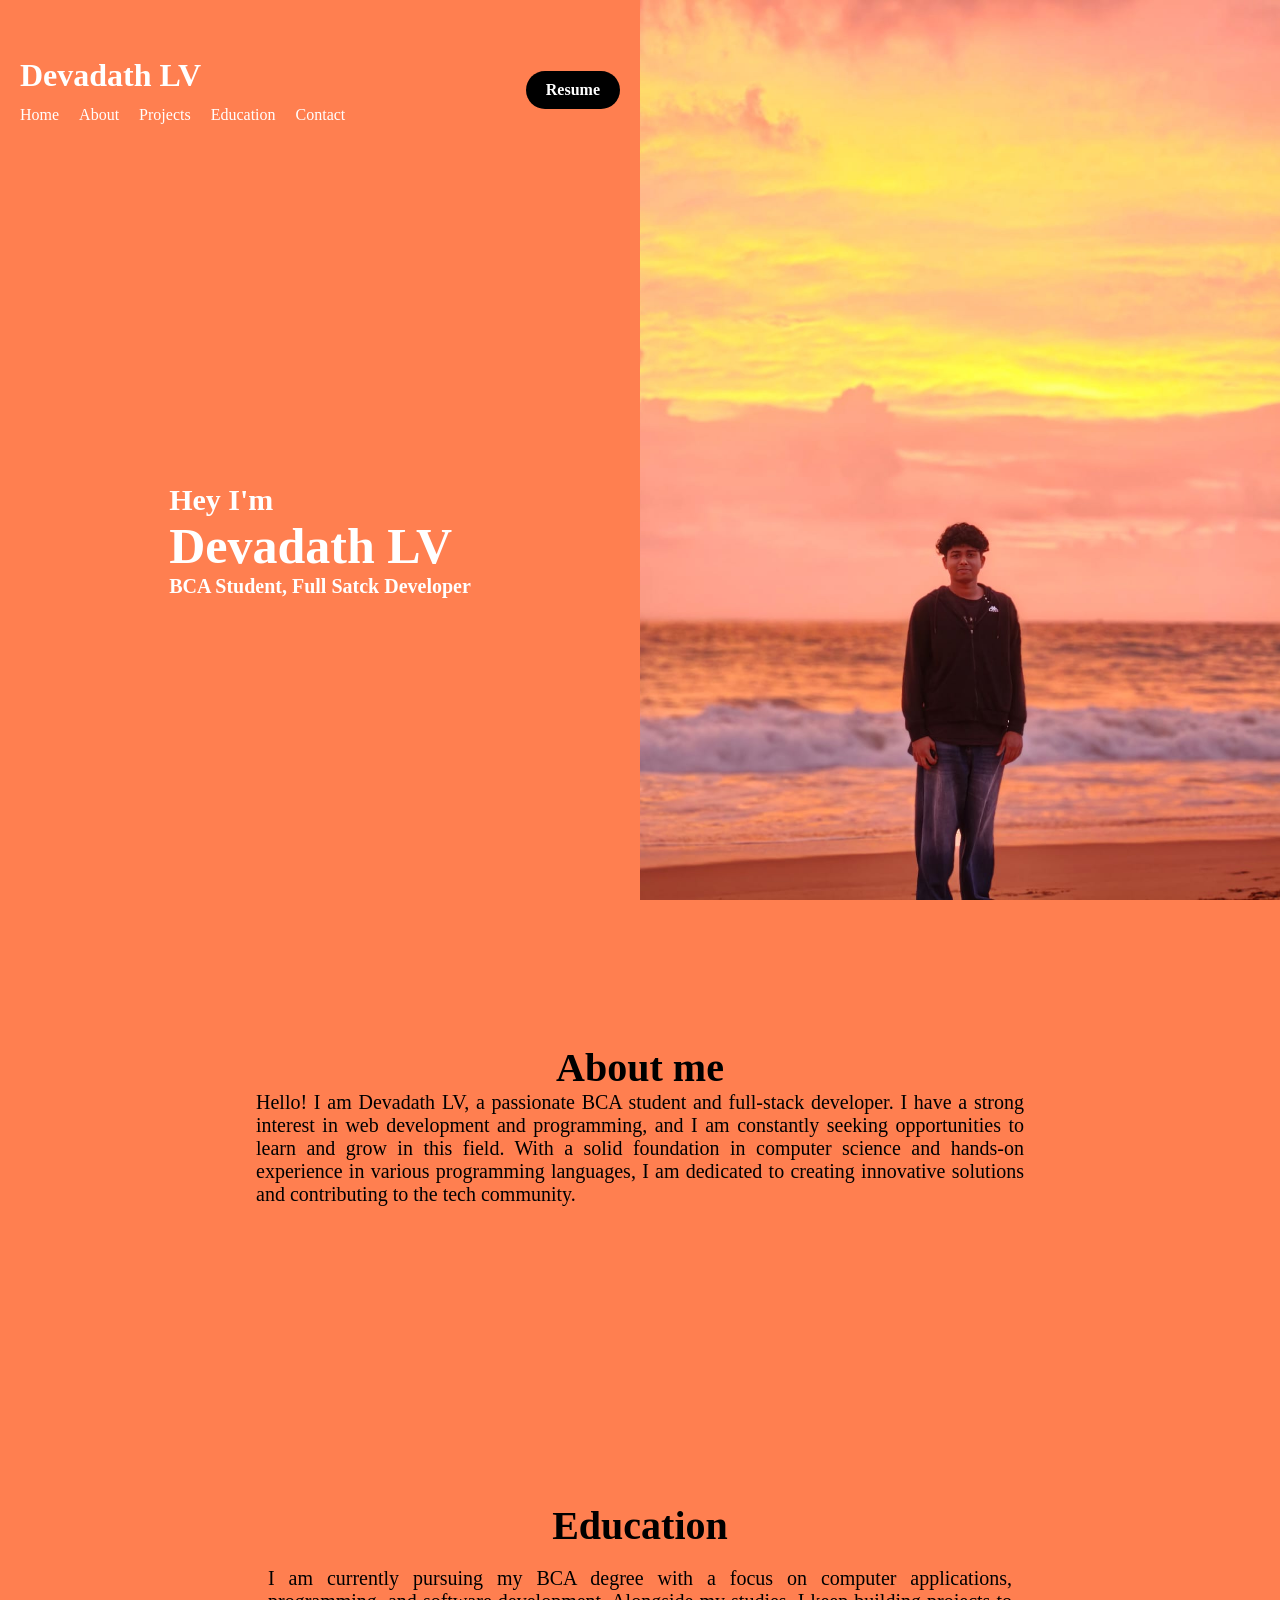
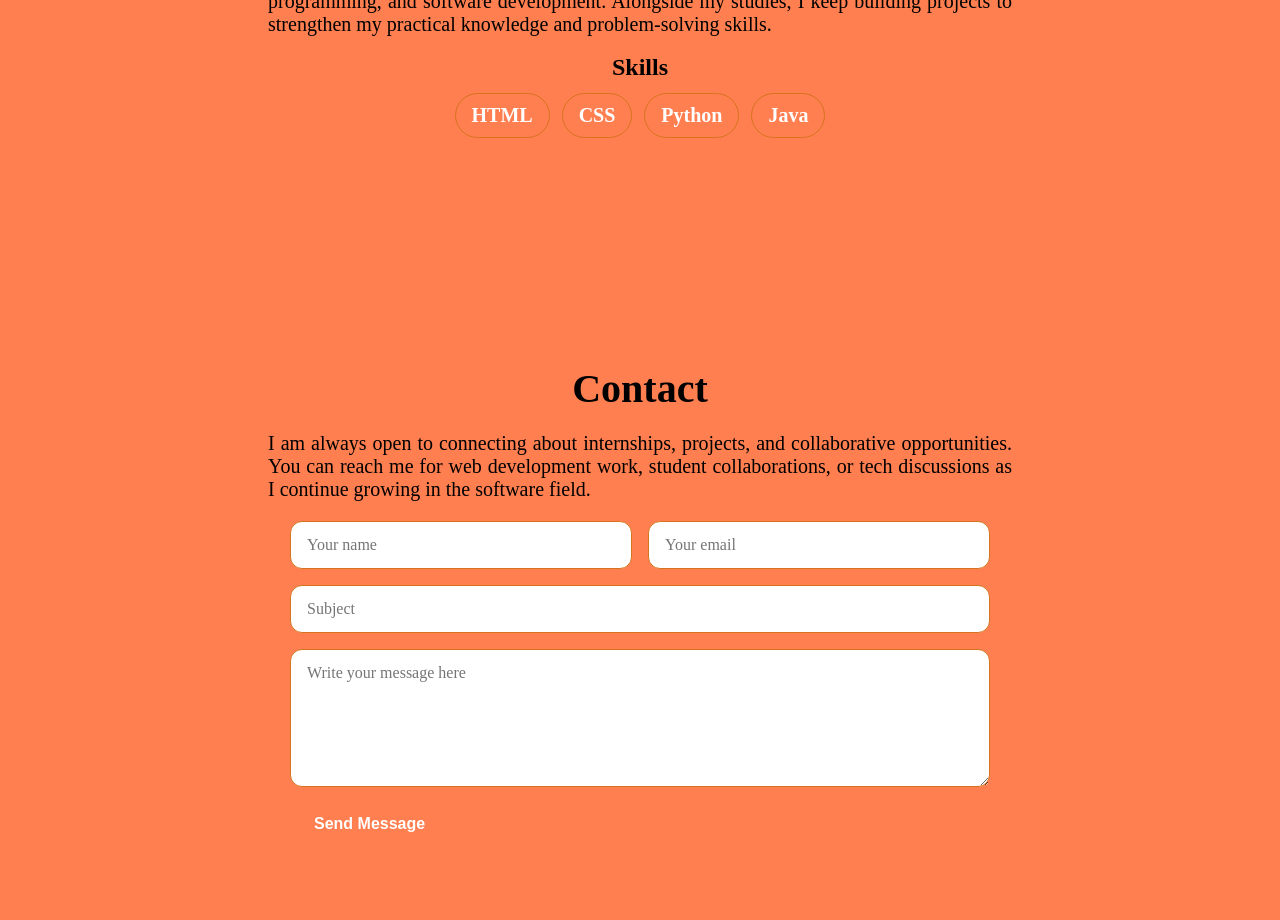
==== index.html @ 4e262f3d "Rebuilt personal website with new design" ====
<!doctype html>
<html lang="en">
  <head class=" ">
    <link rel="stylesheet" href="landingpagestyle.css" />
    <meta charset="UTF-8" />
    <meta name="viewport" content="width=device-width, initial-scale=1.0" />
    <title>Document</title>
  </head>
  <body>
    <div class="page1" id="hero">
      <div class="left">
        <header>
          <div class="header-left">
            <h1 class="logo">Devadath LV</h1>
            <nav class="navigation">
              <a href="#hero">Home</a>
              <a href="#about">About</a>
              <a href="project.html">Projects</a>
              <a href="#Education">Education</a>
              <a href="#contact">Contact</a>
            </nav>
          </div>
          <a class="resume-button" href="resume.pdf" target="_blank" rel="noopener">
            Resume
          </a>
        </header>
        <div class="left-content">
          <div class="inner_left">
            <h3 class="iam">Hey I'm</h3>
            <h2 class="big-name">Devadath LV</h2>
            <h4 class="position">BCA Student, Full Satck Developer</h4>
          </div>
        </div>
      </div>
      <div class="right">
        <img
          src="me.jpeg"
          alt="Devadath LV"
          style="
            width: 100%;
            height: 100%;
            object-fit: cover;
            display: block;
            border: 0;
          "
        />
      </div>
    </div>

    <div id="about" class="About">
      <h1>About me</h1>
      <p class="alignp">
        Hello! I am Devadath LV, a passionate BCA student and full-stack
        developer. I have a strong interest in web development and programming,
        and I am constantly seeking opportunities to learn and grow in this
        field. With a solid foundation in computer science and hands-on
        experience in various programming languages, I am dedicated to creating
        innovative solutions and contributing to the tech community.
      </p>
    </div>
    <div class="Education section-block" id="Education">
      <h1>Education</h1>
      <p class="alignp">
        I am currently pursuing my BCA degree with a focus on computer
        applications, programming, and software development. Alongside my
        studies, I keep building projects to strengthen my practical knowledge
        and problem-solving skills.
      </p>
      <div class="skills-section">
        <h2>Skills</h2>
        <div class="skills-list">
          <span class="skill-item">HTML</span>
          <span class="skill-item">CSS</span>
          <span class="skill-item">Python</span>
          <span class="skill-item">Java</span>
        </div>
      </div>
    </div>
    <div class="Contact section-block" id="contact">
      <h1>Contact</h1>
      <p class="alignp">
        I am always open to connecting about internships, projects, and
        collaborative opportunities. You can reach me for web development work,
        student collaborations, or tech discussions as I continue growing in
        the software field.
      </p>
      <form class="contact-form" action="#" method="post">
        <div class="form-row">
          <input type="text" name="name" placeholder="Your name" required />
          <input type="email" name="email" placeholder="Your email" required />
        </div>
        <input type="text" name="subject" placeholder="Subject" required />
        <textarea
          name="message"
          rows="6"
          placeholder="Write your message here"
          required
        ></textarea>
        <button type="submit">Send Message</button>
      </form>
    </div>
  </body>
</html>
---- landingpagestyle.css ----
* {
  margin: 0;
  box-sizing: border-box;
}
body {
  background-color: coral;
}
.page1 {
  height: 100vh;
  display: flex;
}
.left {
  height: 100%;
  width: 50%;
  background-color: coral;
}
.right {
  height: 100%;
  width: 50%;

}
nav a {
  text-decoration: none;
  color: white;
}
.navigation {
  display: flex;
  gap: 20px;
  flex-wrap: wrap;
}
header {
  display: flex;
  align-items: center;
  justify-content: space-between;
  gap: 20px;
  min-height: 20%;
  padding: 20px;
}

.header-left {
  display: flex;
  flex-direction: column;
  align-items: flex-start;
  gap: 12px;
}

.logo {
  color: white;
}

.resume-button {
  text-decoration: none;
  color: white;
  background-color: black;
  padding: 10px 20px;
  border-radius: 999px;
  font-weight: 700;
  transition: 0.3s ease;
}

.resume-button:hover {
  background-color: coral;
}

.left-content {
  height: 80%;
  display: flex;
  align-items: center;
  justify-content: center;
  padding: 20px;
  flex-direction: column;
  text-align: justify;
}
.inner_left {
  height: fit-content;
}
.iam {
  font-size: 30px;
  color: white;
}

.big-name {
  color: white;
  font-size: 50px;
  font-weight: 700;
  text-align: justify;
  margin: 0;
}
.position {
  font-size: 20px;
  color: white;
  
  margin: 0;
  text-align: justify;
}
.alignp{
 
  width: 60%;
   text-align: justify;
}
.About{
  height:50vh;
  font-size: 20px;
  display: flex;
  flex-direction: column;
  justify-content: center;
  align-items: center;
}
.contact-details{
  height:50vh;
  font-size: 20px;
  display: flex;
  flex-direction: column;
  justify-content: center;
  align-items: center;
}
.alignp {
  text-align: center;
  width: 60%;
  text-align: justify;
}
.Contact{
  min-height: 70vh;
  font-size: 20px;
  display: flex;
  flex-direction: column;
  justify-content: center;
  align-items: center;
  gap: 20px;
  padding: 40px 20px;
}
.Education {
  height: 60vh;
  font-size: 20px;
  display: flex;
  flex-direction: column;
  justify-content: center;
  align-items: center;
  gap: 18px;
  padding: 20px;
}

.section-block {
  text-align: center;
}

.skills-section {
  width: 60%;
  display: flex;
  flex-direction: column;
  align-items: center;
  gap: 12px;
}

.skills-section h2 {
  font-size: 24px;
}

.skills-list {
  display: flex;
  flex-wrap: wrap;
  justify-content: center;
  gap: 12px;
}

.skill-item {
  padding: 10px 16px;
  border: 1px solid rgb(214, 116, 30);
  border-radius: 999px;
  background: coral;
  color: white;
  font-weight: 600;
}

.contact-form {
  width: min(700px, 90%);
  display: flex;
  flex-direction: column;
  gap: 16px;
}

.form-row {
  display: flex;
  gap: 16px;
}

.contact-form input,
.contact-form textarea {
  width: 100%;
  padding: 14px 16px;
  border: 1px solid rgb(214, 116, 30);
  border-radius: 12px;
  font-size: 16px;
  font-family: inherit;
}

.contact-form textarea {
  resize: vertical;
}

.contact-form button {
  align-self: flex-start;
  border: none;
  background-color: coral;
  color: white;
  padding: 12px 24px;
  border-radius: 999px;
  font-size: 16px;
  font-weight: 600;
  cursor: pointer;
}

.contact-form button:hover {
  background-color: coral;
}
@media (max-width: 768px) {

  .page1 {
    flex-direction: column;
    height: auto; 
  }

  .left,
  .right {
    width: 100%;
    height: auto; 
  }

  .right img {
    height: auto;
     
  }

  header {
    flex-direction: column;
    align-items: center;
    text-align: center;
    font-size: small;
  }

  .header-left {
    align-items: center;
  }

  .navigation {
    justify-content: center;
    font-size: 10px;
  }

  .left-content {
    padding: 40px 20px;
  }

  .alignp {
    width: 80%;
  }
    .About {
      margin-top: auto;
      height: auto;
      font-size: 16px;
      padding: 20px;
    }
  
    .contact-details {
      margin-top: auto;
      height: auto;
      font-size: 16px;
      padding: 20px;
      text-align: justify;
    
  }
    .Contact {
      margin-top: auto;
      height: auto;
      font-size: 16px;
      padding: 20px;
    }

    .Education {
      margin-top: auto;
      height: auto;
      font-size: 16px;
      padding: 20px;
    }

    .skills-section {
      width: 80%;
    }

    .skills-section h2 {
      font-size: 20px;
    }

    .skill-item {
      padding: 8px 12px;
      font-size: 14px;
    }

    .form-row {
      flex-direction: column;
    }

    .contact-form {
      width: 100%;
    }

    .contact-form button {
      align-self: stretch;
    }
  }
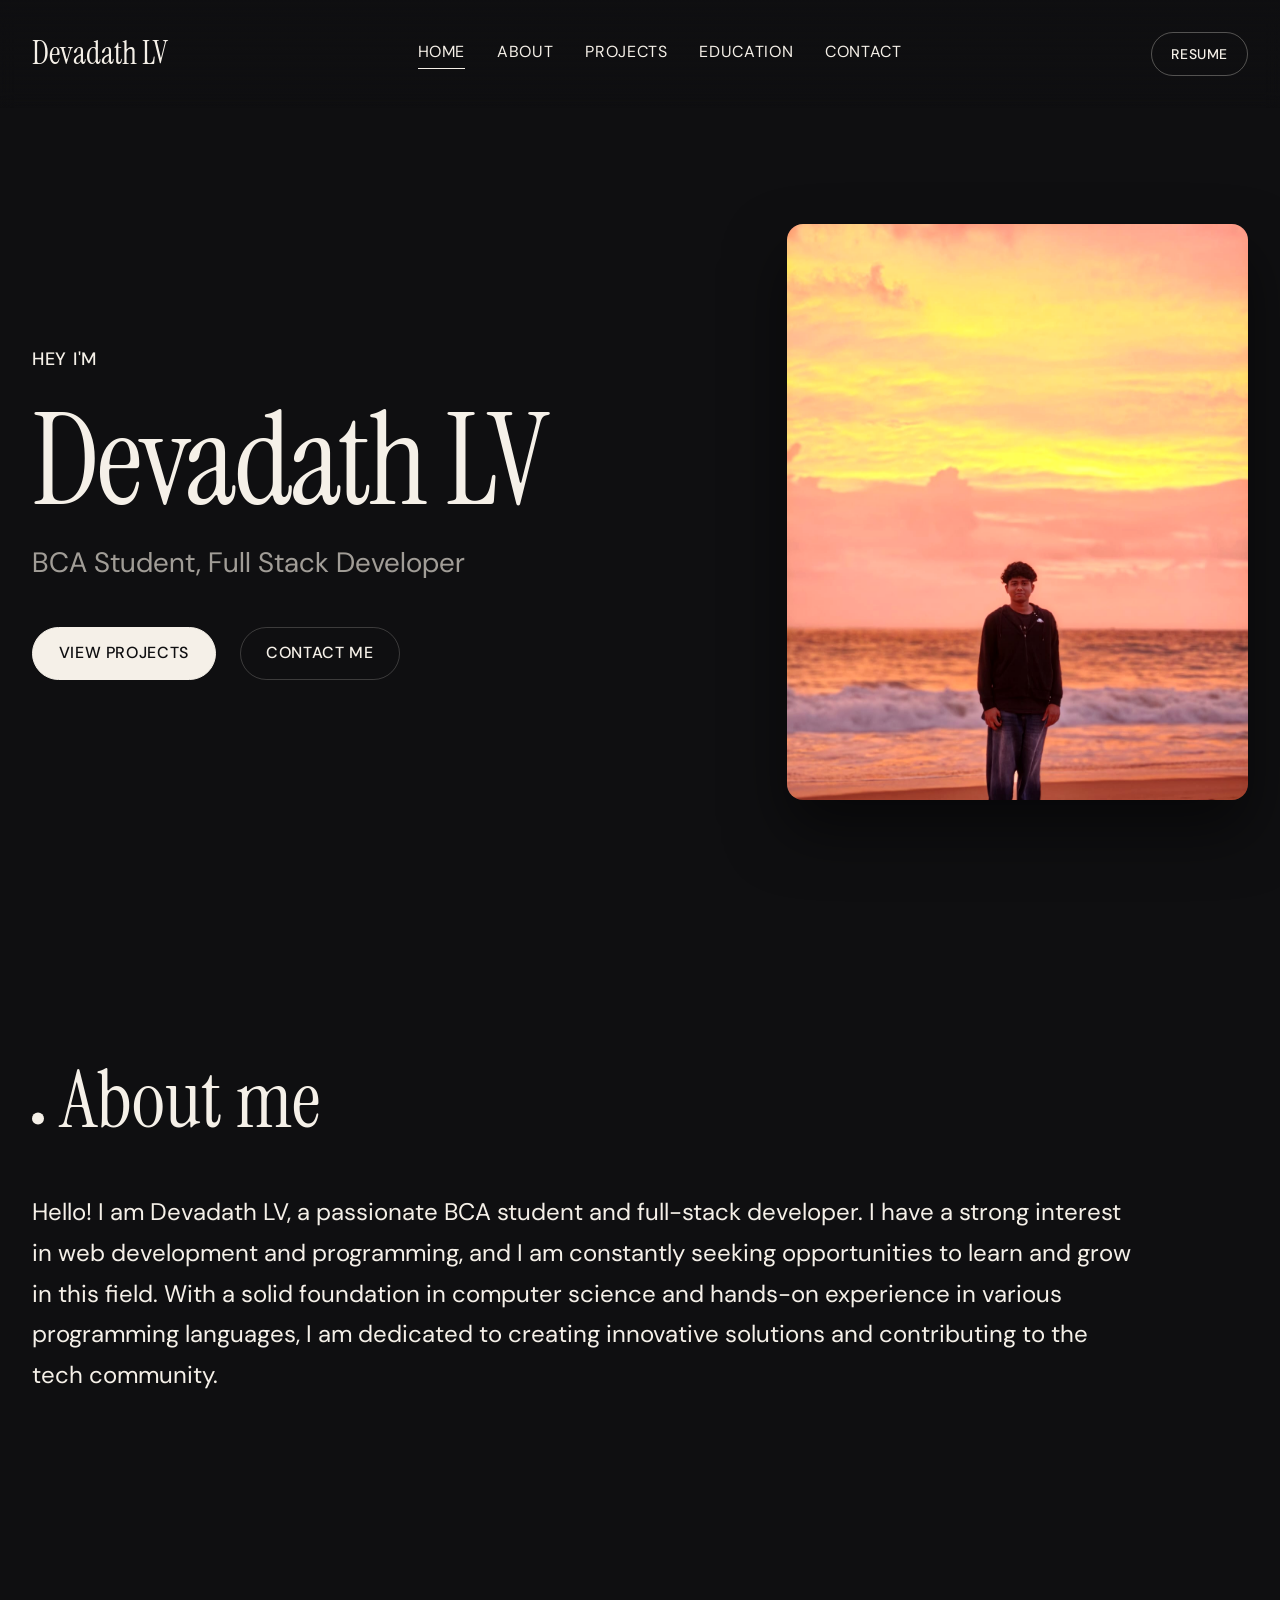
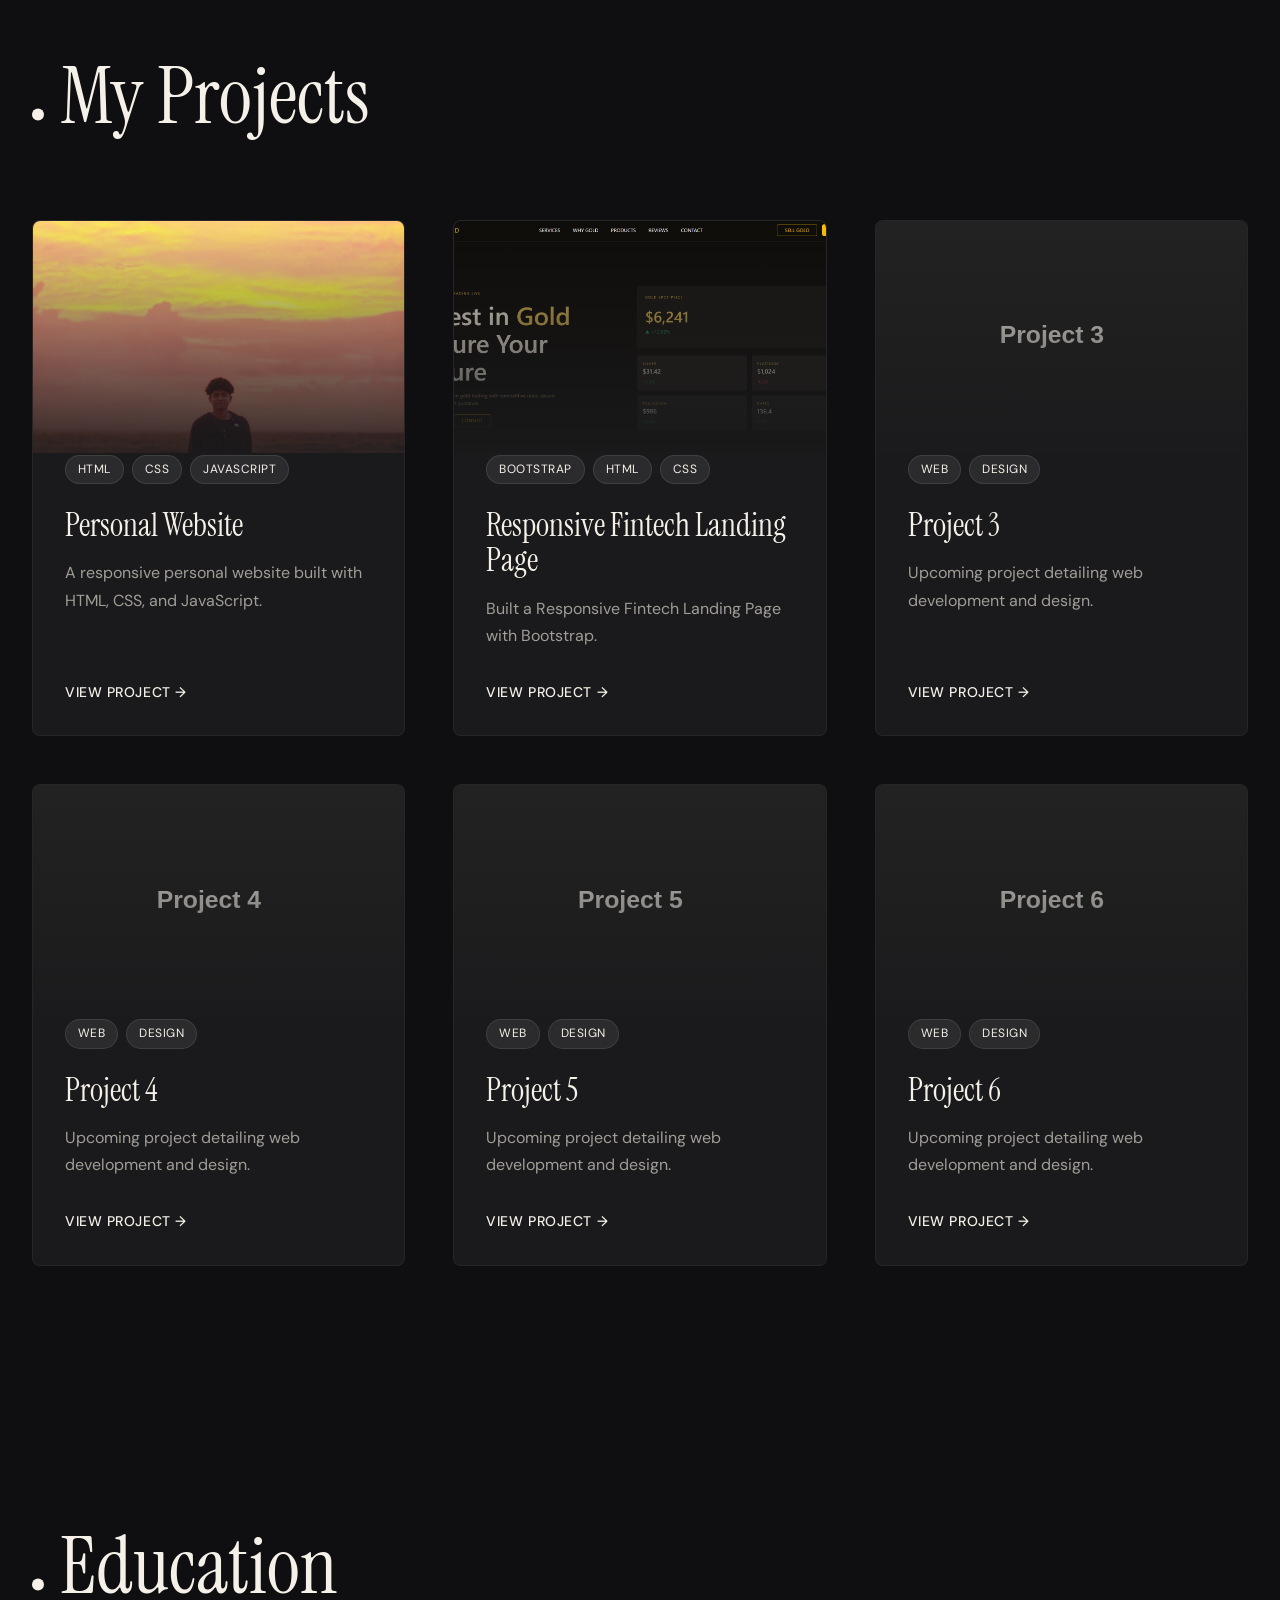
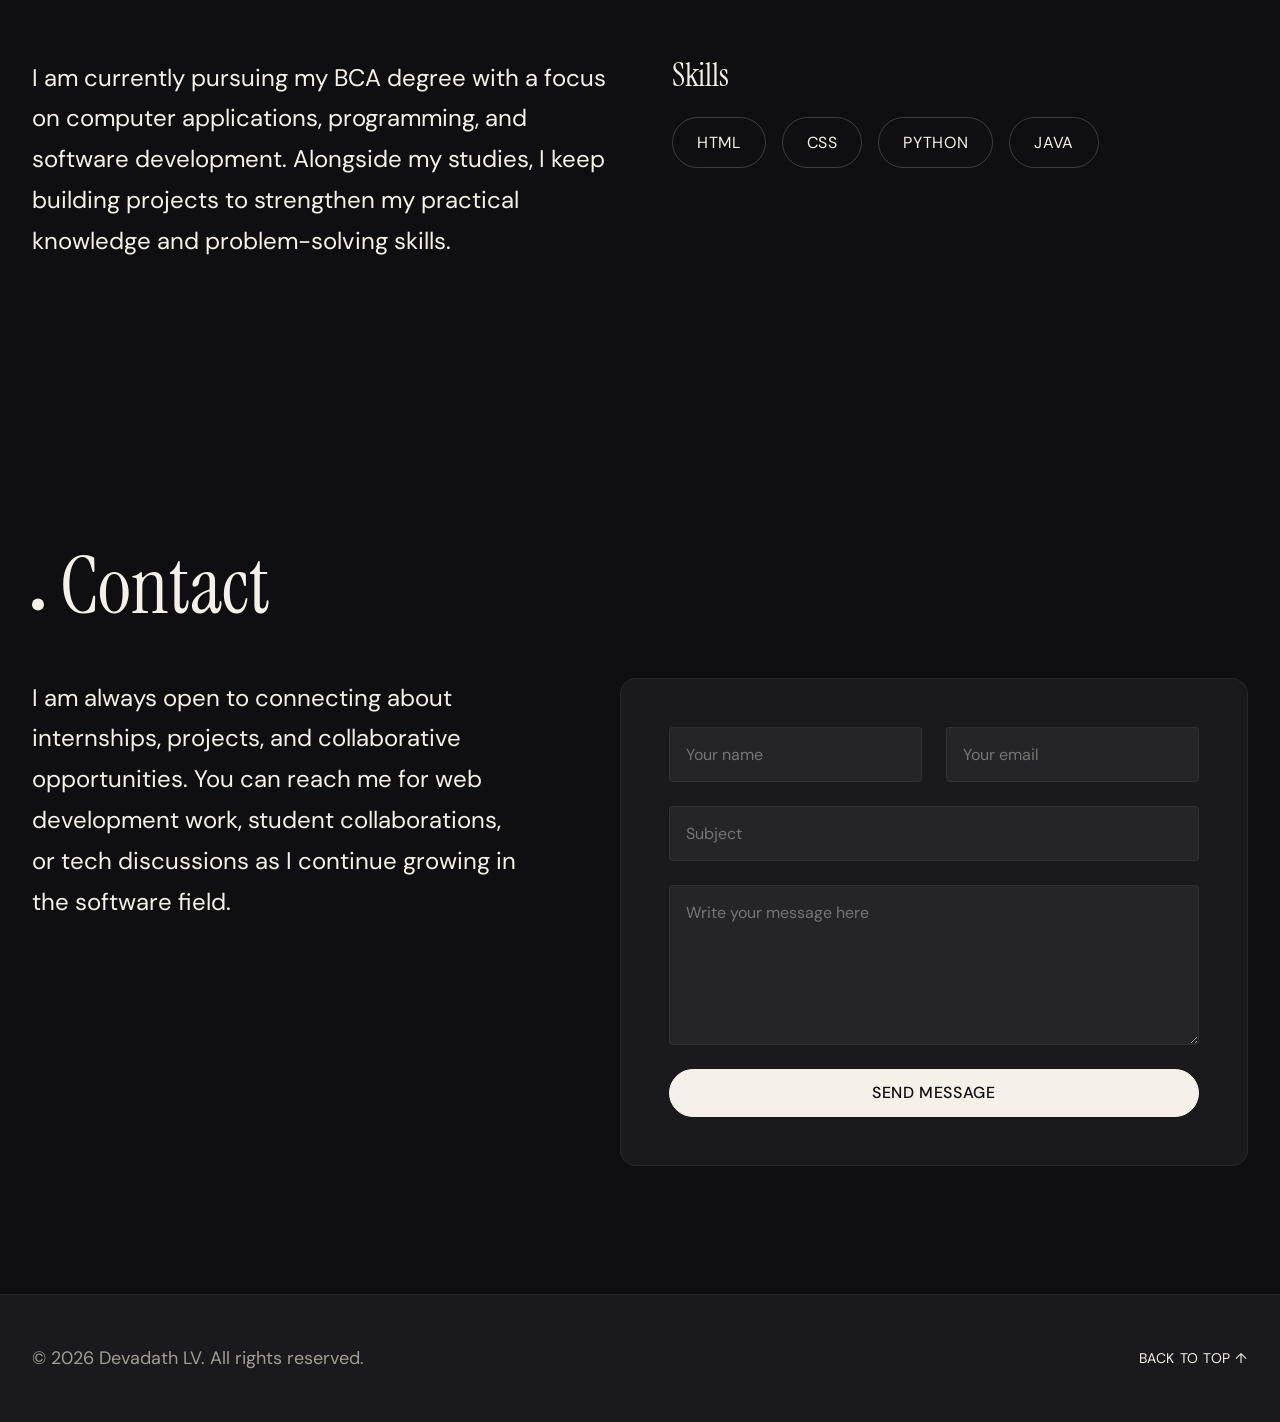
==== commit dd08923a: "Update personal website" ====
--- a/index.html
+++ b/index.html
@@ -1,103 +1,237 @@
-<!doctype html>
+<!DOCTYPE html>
 <html lang="en">
-  <head class=" ">
-    <link rel="stylesheet" href="landingpagestyle.css" />
-    <meta charset="UTF-8" />
-    <meta name="viewport" content="width=device-width, initial-scale=1.0" />
-    <title>Document</title>
-  </head>
-  <body>
-    <div class="page1" id="hero">
-      <div class="left">
-        <header>
-          <div class="header-left">
-            <h1 class="logo">Devadath LV</h1>
-            <nav class="navigation">
-              <a href="#hero">Home</a>
-              <a href="#about">About</a>
-              <a href="project.html">Projects</a>
-              <a href="#Education">Education</a>
-              <a href="#contact">Contact</a>
-            </nav>
-          </div>
-          <a class="resume-button" href="resume.pdf" target="_blank" rel="noopener">
-            Resume
-          </a>
-        </header>
-        <div class="left-content">
-          <div class="inner_left">
-            <h3 class="iam">Hey I'm</h3>
-            <h2 class="big-name">Devadath LV</h2>
-            <h4 class="position">BCA Student, Full Satck Developer</h4>
-          </div>
-        </div>
-      </div>
-      <div class="right">
-        <img
-          src="me.jpeg"
-          alt="Devadath LV"
-          style="
-            width: 100%;
-            height: 100%;
-            object-fit: cover;
-            display: block;
-            border: 0;
-          "
-        />
-      </div>
+<head>
+  <meta charset="UTF-8">
+  <meta name="viewport" content="width=device-width, initial-scale=1.0">
+  <title>Devadath LV - Full Stack Developer</title>
+  <meta name="description" content="Portfolio of Devadath LV, BCA Student and Full Stack Developer.">
+  <meta property="og:title" content="Devadath LV - Portfolio">
+  <meta property="og:description" content="Portfolio of Devadath LV, BCA Student and Full Stack Developer.">
+  <meta property="og:image" content="me.jpeg">
+  <meta property="og:type" content="website">
+  
+  <link rel="preconnect" href="https://fonts.googleapis.com">
+  <link rel="preconnect" href="https://fonts.gstatic.com" crossorigin>
+  <link href="https://fonts.googleapis.com/css2?family=DM+Sans:ital,opsz,wght@0,9..40,100..1000;1,9..40,100..1000&family=Instrument+Serif:ital@0;1&display=swap" rel="stylesheet">
+  
+  <link rel="stylesheet" href="style.css">
+</head>
+<body>
+  <header class="site-header">
+    <div class="header-container">
+      <a href="#home" class="logo">Devadath LV</a>
+      <nav class="site-nav">
+        <a href="#home" class="nav-link">Home</a>
+        <a href="#about" class="nav-link">About</a>
+        <a href="#projects" class="nav-link">Projects</a>
+        <a href="#education" class="nav-link">Education</a>
+        <a href="#contact" class="nav-link">Contact</a>
+      </nav>
+      <a href="resume.pdf" class="btn btn-outline" target="_blank" rel="noopener">Resume</a>
     </div>
-
-    <div id="about" class="About">
-      <h1>About me</h1>
-      <p class="alignp">
-        Hello! I am Devadath LV, a passionate BCA student and full-stack
-        developer. I have a strong interest in web development and programming,
-        and I am constantly seeking opportunities to learn and grow in this
-        field. With a solid foundation in computer science and hands-on
-        experience in various programming languages, I am dedicated to creating
-        innovative solutions and contributing to the tech community.
-      </p>
+  </header>
+
+  <main>
+    <section id="home" class="hero">
+      <div class="hero-content">
+        <div class="hero-text">
+          <p class="tagline fade-up delay-1">Hey I'm</p>
+          <h1 class="hero-title fade-up delay-2">Devadath LV</h1>
+          <h2 class="hero-subtitle fade-up delay-3">BCA Student, Full Stack Developer</h2>
+          <div class="hero-actions fade-up delay-4">
+            <a href="#projects" class="btn btn-primary">View Projects</a>
+            <a href="#contact" class="btn btn-secondary">Contact Me</a>
+          </div>
+        </div>
+        <div class="hero-image-wrapper fade-up delay-5">
+          <img src="me.jpeg" alt="Devadath LV" class="hero-image">
+        </div>
+      </div>
+    </section>
+
+    <section id="about" class="section">
+      <div class="section-container reveal">
+        <h2 class="section-title">About me</h2>
+        <div class="section-content">
+          <p class="lead">
+            Hello! I am Devadath LV, a passionate BCA student and full-stack
+            developer. I have a strong interest in web development and programming,
+            and I am constantly seeking opportunities to learn and grow in this
+            field. With a solid foundation in computer science and hands-on
+            experience in various programming languages, I am dedicated to creating
+            innovative solutions and contributing to the tech community.
+          </p>
+        </div>
+      </div>
+    </section>
+
+    <section id="projects" class="section">
+      <div class="section-container reveal">
+        <h2 class="section-title">My Projects</h2>
+        <div class="projects-grid">
+          
+          <article class="project-card">
+            <div class="project-image">
+              <img src="me.jpeg" alt="Personal Website">
+              <div class="project-overlay"></div>
+            </div>
+            <div class="project-content">
+              <ul class="tech-stack">
+                <li>HTML</li>
+                <li>CSS</li>
+                <li>JavaScript</li>
+              </ul>
+              <h3 class="project-title">Personal Website</h3>
+              <p class="project-desc">A responsive personal website built with HTML, CSS, and JavaScript.</p>
+              <a href="https://devadxthlv.github.io/personal-website/" target="_blank" class="project-link" rel="noopener noreferrer">View Project &rarr;</a>
+            </div>
+          </article>
+
+          <article class="project-card">
+            <div class="project-image">
+              <img src="Screenshot 2026-04-14 104444.png" alt="Fintech Landing Page">
+              <div class="project-overlay"></div>
+            </div>
+            <div class="project-content">
+              <ul class="tech-stack">
+                <li>Bootstrap</li>
+                <li>HTML</li>
+                <li>CSS</li>
+              </ul>
+              <h3 class="project-title">Responsive Fintech Landing Page</h3>
+              <p class="project-desc">Built a Responsive Fintech Landing Page with Bootstrap.</p>
+              <a href="https://devadxthlv.github.io/taskapril10/" target="_blank" class="project-link" rel="noopener noreferrer">View Project &rarr;</a>
+            </div>
+          </article>
+          
+          <article class="project-card">
+            <div class="project-image">
+              <img src="img_avatar.png" alt="Project 3" onerror="this.src='data:image/svg+xml;charset=UTF-8,%3Csvg%20width%3D%22600%22%20height%3D%22400%22%20xmlns%3D%22http%3A%2F%2Fwww.w3.org%2F2000%2Fsvg%22%20viewBox%3D%220%200%20600%20400%22%20preserveAspectRatio%3D%22none%22%3E%3Cdefs%3E%3Cstyle%20type%3D%22text%2Fcss%22%3E%23holder_1%20text%20%7B%20fill%3A%23f5f0e8%3Bfont-weight%3Abold%3Bfont-family%3AArial%2C%20Helvetica%2C%20Open%20Sans%2C%20sans-serif%2C%20monospace%3Bfont-size%3A30pt%20%7D%20%3C%2Fstyle%3E%3C%2Fdefs%3E%3Cg%20id%3D%22holder_1%22%3E%3Crect%20width%3D%22600%22%20height%3D%22400%22%20fill%3D%22%23222%22%3E%3C%2Frect%3E%3Cg%3E%3Ctext%20x%3D%22200%22%20y%3D%22210%22%3EProject%203%3C%2Ftext%3E%3C%2Fg%3E%3C%2Fg%3E%3C%2Fsvg%3E'">
+              <div class="project-overlay"></div>
+            </div>
+            <div class="project-content">
+              <ul class="tech-stack">
+                <li>Web</li>
+                <li>Design</li>
+              </ul>
+              <h3 class="project-title">Project 3</h3>
+              <p class="project-desc">Upcoming project detailing web development and design.</p>
+              <a href="#" class="project-link">View Project &rarr;</a>
+            </div>
+          </article>
+
+          <article class="project-card">
+            <div class="project-image">
+              <img src="img_avatar.png" alt="Project 4" onerror="this.src='data:image/svg+xml;charset=UTF-8,%3Csvg%20width%3D%22600%22%20height%3D%22400%22%20xmlns%3D%22http%3A%2F%2Fwww.w3.org%2F2000%2Fsvg%22%20viewBox%3D%220%200%20600%20400%22%20preserveAspectRatio%3D%22none%22%3E%3Cdefs%3E%3Cstyle%20type%3D%22text%2Fcss%22%3E%23holder_1%20text%20%7B%20fill%3A%23f5f0e8%3Bfont-weight%3Abold%3Bfont-family%3AArial%2C%20Helvetica%2C%20Open%20Sans%2C%20sans-serif%2C%20monospace%3Bfont-size%3A30pt%20%7D%20%3C%2Fstyle%3E%3C%2Fdefs%3E%3Cg%20id%3D%22holder_1%22%3E%3Crect%20width%3D%22600%22%20height%3D%22400%22%20fill%3D%22%23222%22%3E%3C%2Frect%3E%3Cg%3E%3Ctext%20x%3D%22200%22%20y%3D%22210%22%3EProject%204%3C%2Ftext%3E%3C%2Fg%3E%3C%2Fg%3E%3C%2Fsvg%3E'">
+              <div class="project-overlay"></div>
+            </div>
+            <div class="project-content">
+              <ul class="tech-stack">
+                <li>Web</li>
+                <li>Design</li>
+              </ul>
+              <h3 class="project-title">Project 4</h3>
+              <p class="project-desc">Upcoming project detailing web development and design.</p>
+              <a href="#" class="project-link">View Project &rarr;</a>
+            </div>
+          </article>
+
+          <article class="project-card">
+            <div class="project-image">
+              <img src="img_avatar.png" alt="Project 5" onerror="this.src='data:image/svg+xml;charset=UTF-8,%3Csvg%20width%3D%22600%22%20height%3D%22400%22%20xmlns%3D%22http%3A%2F%2Fwww.w3.org%2F2000%2Fsvg%22%20viewBox%3D%220%200%20600%20400%22%20preserveAspectRatio%3D%22none%22%3E%3Cdefs%3E%3Cstyle%20type%3D%22text%2Fcss%22%3E%23holder_1%20text%20%7B%20fill%3A%23f5f0e8%3Bfont-weight%3Abold%3Bfont-family%3AArial%2C%20Helvetica%2C%20Open%20Sans%2C%20sans-serif%2C%20monospace%3Bfont-size%3A30pt%20%7D%20%3C%2Fstyle%3E%3C%2Fdefs%3E%3Cg%20id%3D%22holder_1%22%3E%3Crect%20width%3D%22600%22%20height%3D%22400%22%20fill%3D%22%23222%22%3E%3C%2Frect%3E%3Cg%3E%3Ctext%20x%3D%22200%22%20y%3D%22210%22%3EProject%205%3C%2Ftext%3E%3C%2Fg%3E%3C%2Fg%3E%3C%2Fsvg%3E'">
+              <div class="project-overlay"></div>
+            </div>
+            <div class="project-content">
+              <ul class="tech-stack">
+                <li>Web</li>
+                <li>Design</li>
+              </ul>
+              <h3 class="project-title">Project 5</h3>
+              <p class="project-desc">Upcoming project detailing web development and design.</p>
+              <a href="#" class="project-link">View Project &rarr;</a>
+            </div>
+          </article>
+
+          <article class="project-card">
+            <div class="project-image">
+              <img src="img_avatar.png" alt="Project 6" onerror="this.src='data:image/svg+xml;charset=UTF-8,%3Csvg%20width%3D%22600%22%20height%3D%22400%22%20xmlns%3D%22http%3A%2F%2Fwww.w3.org%2F2000%2Fsvg%22%20viewBox%3D%220%200%20600%20400%22%20preserveAspectRatio%3D%22none%22%3E%3Cdefs%3E%3Cstyle%20type%3D%22text%2Fcss%22%3E%23holder_1%20text%20%7B%20fill%3A%23f5f0e8%3Bfont-weight%3Abold%3Bfont-family%3AArial%2C%20Helvetica%2C%20Open%20Sans%2C%20sans-serif%2C%20monospace%3Bfont-size%3A30pt%20%7D%20%3C%2Fstyle%3E%3C%2Fdefs%3E%3Cg%20id%3D%22holder_1%22%3E%3Crect%20width%3D%22600%22%20height%3D%22400%22%20fill%3D%22%23222%22%3E%3C%2Frect%3E%3Cg%3E%3Ctext%20x%3D%22200%22%20y%3D%22210%22%3EProject%206%3C%2Ftext%3E%3C%2Fg%3E%3C%2Fg%3E%3C%2Fsvg%3E'">
+              <div class="project-overlay"></div>
+            </div>
+            <div class="project-content">
+              <ul class="tech-stack">
+                <li>Web</li>
+                <li>Design</li>
+              </ul>
+              <h3 class="project-title">Project 6</h3>
+              <p class="project-desc">Upcoming project detailing web development and design.</p>
+              <a href="#" class="project-link">View Project &rarr;</a>
+            </div>
+          </article>
+
+        </div>
+      </div>
+    </section>
+
+    <section id="education" class="section">
+      <div class="section-container reveal">
+        <h2 class="section-title">Education</h2>
+        <div class="section-content two-columns">
+          <div class="edu-info">
+            <p class="lead" style="margin-bottom: var(--spacing-3);">
+              I am currently pursuing my BCA degree with a focus on computer
+              applications, programming, and software development. Alongside my
+              studies, I keep building projects to strengthen my practical knowledge
+              and problem-solving skills.
+            </p>
+          </div>
+          <div class="skills-info">
+            <h3 style="margin-bottom: var(--spacing-3); font-size: 2rem;">Skills</h3>
+            <div class="skills-list">
+              <span class="skill-item">HTML</span>
+              <span class="skill-item">CSS</span>
+              <span class="skill-item">Python</span>
+              <span class="skill-item">Java</span>
+            </div>
+          </div>
+        </div>
+      </div>
+    </section>
+
+    <section id="contact" class="section">
+      <div class="section-container reveal">
+        <h2 class="section-title">Contact</h2>
+        <div class="section-content contact-layout">
+          <div class="contact-text">
+            <p class="lead">
+              I am always open to connecting about internships, projects, and
+              collaborative opportunities. You can reach me for web development work,
+              student collaborations, or tech discussions as I continue growing in
+              the software field.
+            </p>
+          </div>
+          <div class="contact-form-wrapper">
+            <form class="contact-form" action="#" method="post">
+              <div class="form-row">
+                <input type="text" name="name" placeholder="Your name" required aria-label="Your Name">
+                <input type="email" name="email" placeholder="Your email" required aria-label="Your Email">
+              </div>
+              <input type="text" name="subject" placeholder="Subject" required aria-label="Subject">
+              <textarea name="message" rows="6" placeholder="Write your message here" required aria-label="Message"></textarea>
+              <button type="submit" class="btn btn-primary">Send Message</button>
+            </form>
+          </div>
+        </div>
+      </div>
+    </section>
+  </main>
+
+  <footer class="site-footer">
+    <div class="footer-container">
+      <p>&copy; <span id="year"></span> Devadath LV. All rights reserved.</p>
+      <a href="#home" class="back-to-top">Back to top &uarr;</a>
     </div>
-    <div class="Education section-block" id="Education">
-      <h1>Education</h1>
-      <p class="alignp">
-        I am currently pursuing my BCA degree with a focus on computer
-        applications, programming, and software development. Alongside my
-        studies, I keep building projects to strengthen my practical knowledge
-        and problem-solving skills.
-      </p>
-      <div class="skills-section">
-        <h2>Skills</h2>
-        <div class="skills-list">
-          <span class="skill-item">HTML</span>
-          <span class="skill-item">CSS</span>
-          <span class="skill-item">Python</span>
-          <span class="skill-item">Java</span>
-        </div>
-      </div>
-    </div>
-    <div class="Contact section-block" id="contact">
-      <h1>Contact</h1>
-      <p class="alignp">
-        I am always open to connecting about internships, projects, and
-        collaborative opportunities. You can reach me for web development work,
-        student collaborations, or tech discussions as I continue growing in
-        the software field.
-      </p>
-      <form class="contact-form" action="#" method="post">
-        <div class="form-row">
-          <input type="text" name="name" placeholder="Your name" required />
-          <input type="email" name="email" placeholder="Your email" required />
-        </div>
-        <input type="text" name="subject" placeholder="Subject" required />
-        <textarea
-          name="message"
-          rows="6"
-          placeholder="Write your message here"
-          required
-        ></textarea>
-        <button type="submit">Send Message</button>
-      </form>
-    </div>
-  </body>
+  </footer>
+
+  <script src="script.js"></script>
+</body>
 </html>
--- a/style.css
+++ b/style.css
@@ -0,0 +1,611 @@
+/* Reset and Base Variables */
+:root {
+  /* Colors */
+  --bg-color: #0f0f11;
+  --surface-color: #1a1a1c;
+  --surface-color-light: #252528;
+  --text-main: #f5f0e8;
+  --text-muted: #a19d97;
+  --accent-color: #f5f0e8;
+  --accent-hover: #ffffff;
+  
+  /* Typography */
+  --font-heading: 'Instrument Serif', serif;
+  --font-body: 'DM Sans', sans-serif;
+  
+  /* Spacing - 8px system */
+  --spacing-1: 0.5rem;   /* 8px */
+  --spacing-2: 1rem;     /* 16px */
+  --spacing-3: 1.5rem;   /* 24px */
+  --spacing-4: 2rem;     /* 32px */
+  --spacing-5: 3rem;     /* 48px */
+  --spacing-6: 4rem;     /* 64px */
+  --spacing-7: clamp(4rem, 10vw, 8rem); /* Generous whitespace */
+
+  /* UI properties */
+  --border-radius-sm: 4px;
+  --border-radius-md: 8px;
+  --border-radius-lg: 16px;
+  --transition-fast: 0.2s cubic-bezier(0.16, 1, 0.3, 1);
+  --transition-mid: 0.4s cubic-bezier(0.16, 1, 0.3, 1);
+  --transition-slow: 0.8s cubic-bezier(0.16, 1, 0.3, 1);
+}
+
+*, *::before, *::after {
+  box-sizing: border-box;
+  margin: 0;
+  padding: 0;
+}
+
+html {
+  scroll-behavior: smooth;
+  font-size: 16px;
+  background-color: var(--bg-color);
+  color: var(--text-main);
+  font-family: var(--font-body);
+  -webkit-font-smoothing: antialiased;
+  -moz-osx-font-smoothing: grayscale;
+}
+
+body {
+  line-height: 1.6;
+  overflow-x: hidden;
+}
+
+/* Typography Scale */
+h1, h2, h3, h4, .logo {
+  font-family: var(--font-heading);
+  font-weight: 400;
+  line-height: 1.1;
+  color: var(--text-main);
+}
+
+h1.hero-title {
+  font-size: clamp(4rem, 10vw + 1rem, 8rem);
+  margin-bottom: var(--spacing-2);
+  letter-spacing: -0.02em;
+}
+
+h2.hero-subtitle {
+  font-family: var(--font-body);
+  font-size: clamp(1.25rem, 2vw + 1rem, 1.75rem);
+  color: var(--text-muted);
+  font-weight: 400;
+  margin-bottom: var(--spacing-5);
+}
+
+.section-title {
+  font-size: clamp(3rem, 5vw + 1rem, 5rem);
+  margin-bottom: var(--spacing-5);
+  position: relative;
+  display: inline-block;
+}
+
+.section-title::before {
+  content: "";
+  display: inline-block;
+  width: 12px;
+  height: 12px;
+  background-color: var(--accent-color);
+  border-radius: 50%;
+  margin-right: 16px;
+  transform: translateY(-20%);
+}
+
+p {
+  color: var(--text-muted);
+  font-size: 1.125rem;
+  max-width: 65ch;
+  line-height: 1.7;
+}
+
+.lead {
+  font-size: clamp(1.25rem, 1.5vw + 1rem, 1.5rem);
+  color: var(--text-main);
+}
+
+a {
+  color: var(--text-main);
+  text-decoration: none;
+  transition: all var(--transition-fast);
+}
+
+a:focus-visible {
+  outline: 2px solid var(--accent-color);
+  outline-offset: 4px;
+  border-radius: 2px;
+}
+
+/* Header & Nav */
+.site-header {
+  position: fixed;
+  top: 0;
+  left: 0;
+  width: 100%;
+  padding: var(--spacing-4) 0;
+  z-index: 100;
+  background: linear-gradient(to bottom, rgba(15, 15, 17, 0.95) 0%, rgba(15, 15, 17, 0) 100%);
+  backdrop-filter: blur(8px);
+}
+
+.header-container {
+  max-width: 1400px;
+  margin: 0 auto;
+  padding: 0 var(--spacing-4);
+  display: flex;
+  justify-content: space-between;
+  align-items: center;
+}
+
+.logo {
+  font-size: 2rem;
+  z-index: 10;
+}
+
+.site-nav {
+  display: flex;
+  gap: var(--spacing-4);
+}
+
+.nav-link {
+  font-family: var(--font-body);
+  font-size: 1rem;
+  text-transform: uppercase;
+  letter-spacing: 0.04em;
+  position: relative;
+  padding-bottom: 4px;
+}
+
+.nav-link::after {
+  content: '';
+  position: absolute;
+  bottom: 0;
+  left: 0;
+  width: 100%;
+  height: 1px;
+  background-color: var(--accent-color);
+  transform: scaleX(0);
+  transform-origin: left;
+  transition: transform var(--transition-fast);
+}
+
+.nav-link:hover::after, .nav-link.active::after {
+  transform: scaleX(1);
+}
+
+/* Buttons */
+.btn {
+  display: inline-flex;
+  align-items: center;
+  justify-content: center;
+  padding: 0.8rem 1.6rem;
+  font-family: var(--font-body);
+  font-size: 1rem;
+  font-weight: 500;
+  text-transform: uppercase;
+  letter-spacing: 0.04em;
+  border-radius: 100px;
+  cursor: pointer;
+  transition: transform var(--transition-fast), box-shadow var(--transition-fast), background-color var(--transition-fast);
+  border: none;
+}
+
+.btn-primary {
+  background-color: var(--accent-color);
+  color: var(--bg-color);
+  border: 1px solid var(--accent-color);
+}
+
+.btn-primary:hover {
+  transform: scale(1.03);
+  box-shadow: 0 0 20px rgba(245, 240, 232, 0.4);
+}
+
+.btn-secondary {
+  background-color: transparent;
+  color: var(--accent-color);
+  border: 1px solid rgba(245, 240, 232, 0.2);
+}
+
+.btn-secondary:hover {
+  border-color: var(--accent-color);
+  transform: scale(1.03);
+}
+
+.btn-outline {
+  padding: 0.6rem 1.2rem;
+  border: 1px solid rgba(245, 240, 232, 0.3);
+  font-size: 0.875rem;
+}
+
+.btn-outline:hover {
+  border-color: var(--accent-color);
+}
+
+.btn:focus-visible {
+  outline: 2px solid var(--accent-color);
+  outline-offset: 4px;
+}
+
+/* Sections */
+.section {
+  padding: var(--spacing-7) var(--spacing-4);
+  max-width: 1400px;
+  margin: 0 auto;
+}
+
+/* Hero Section */
+.hero {
+  min-height: 100vh;
+  display: flex;
+  align-items: center;
+  position: relative;
+  overflow: hidden;
+  padding: var(--spacing-7) var(--spacing-4);
+  max-width: 1400px;
+  margin: 0 auto;
+}
+
+
+.hero-content {
+  display: grid;
+  grid-template-columns: 1.2fr 0.8fr;
+  gap: var(--spacing-6);
+  width: 100%;
+  align-items: center;
+  padding-top: calc(var(--spacing-6) * 1.5);
+}
+
+.tagline {
+  font-family: var(--font-body);
+  text-transform: uppercase;
+  letter-spacing: 0.04em;
+  color: var(--accent-color);
+  margin-bottom: var(--spacing-2);
+  font-weight: 500;
+}
+
+.hero-actions {
+  display: flex;
+  gap: var(--spacing-3);
+  margin-top: var(--spacing-4);
+}
+
+.hero-image-wrapper {
+  position: relative;
+  border-radius: var(--border-radius-lg);
+  overflow: hidden;
+  aspect-ratio: 4/5;
+  box-shadow: 0 30px 60px rgba(0, 0, 0, 0.5);
+}
+
+.hero-image {
+  width: 100%;
+  height: 100%;
+  object-fit: cover;
+  filter: grayscale(10%) contrast(1.1);
+  transition: transform 1.5s cubic-bezier(0.16, 1, 0.3, 1);
+}
+
+.hero-image-wrapper:hover .hero-image {
+  transform: scale(1.05);
+}
+
+/* Projects Grid */
+.projects-grid {
+  display: grid;
+  grid-template-columns: repeat(auto-fill, minmax(350px, 1fr));
+  gap: var(--spacing-5);
+  margin-top: var(--spacing-4);
+}
+
+.project-card {
+  background: var(--surface-color);
+  border-radius: var(--border-radius-md);
+  overflow: hidden;
+  border: 1px solid rgba(255,255,255,0.05);
+  transition: transform var(--transition-mid), box-shadow var(--transition-mid);
+  position: relative;
+  display: flex;
+  flex-direction: column;
+}
+
+.project-card::before {
+  content: '';
+  position: absolute;
+  top: 0;
+  left: 0;
+  width: 100%;
+  height: 2px;
+  background-color: var(--accent-color);
+  transform: scaleX(0);
+  transform-origin: left;
+  transition: transform var(--transition-mid);
+  z-index: 2;
+}
+
+.project-card:hover {
+  transform: translateY(-8px);
+  box-shadow: 0 20px 40px rgba(0,0,0,0.4);
+}
+
+.project-card:hover::before {
+  transform: scaleX(1);
+}
+
+.project-image {
+  position: relative;
+  aspect-ratio: 16/10;
+  overflow: hidden;
+}
+
+.project-image img {
+  width: 100%;
+  height: 100%;
+  object-fit: cover;
+  transition: transform var(--transition-slow);
+}
+
+.project-overlay {
+  position: absolute;
+  inset: 0;
+  background: linear-gradient(to top, var(--surface-color) 0%, transparent 100%);
+  opacity: 0.9;
+  z-index: 1;
+}
+
+.project-card:hover .project-image img {
+  transform: scale(1.05);
+}
+
+.project-content {
+  padding: var(--spacing-4);
+  flex-grow: 1;
+  display: flex;
+  flex-direction: column;
+  position: relative;
+  z-index: 2;
+  margin-top: -30px; /* Pull content up into the gradient */
+}
+
+.tech-stack {
+  list-style: none;
+  display: flex;
+  flex-wrap: wrap;
+  gap: var(--spacing-1);
+  margin-bottom: var(--spacing-3);
+}
+
+.tech-stack li {
+  font-family: var(--font-body);
+  font-size: 0.75rem;
+  text-transform: uppercase;
+  letter-spacing: 0.04em;
+  padding: 4px 12px;
+  background: rgba(245, 240, 232, 0.08);
+  border: 1px solid rgba(245, 240, 232, 0.1);
+  border-radius: 100px;
+  color: var(--accent-color);
+}
+
+.project-title {
+  font-size: 2rem;
+  margin-bottom: var(--spacing-2);
+}
+
+.project-desc {
+  font-size: 1rem;
+  margin-bottom: var(--spacing-4);
+  flex-grow: 1;
+}
+
+.project-link {
+  font-family: var(--font-body);
+  text-transform: uppercase;
+  letter-spacing: 0.04em;
+  font-size: 0.875rem;
+  display: inline-flex;
+  align-items: center;
+  color: var(--accent-color);
+  font-weight: 500;
+  align-self: flex-start;
+}
+
+.project-link:hover {
+  opacity: 0.8;
+  gap: 8px; /* Move arrow right subtly, but using gap requires padding/margin trick if inline-flex. We'll use letter-spacing or transform instead */
+  transform: translateX(4px);
+}
+
+/* Skills/Education Area */
+.two-columns {
+  display: grid;
+  grid-template-columns: 1fr 1fr;
+  gap: var(--spacing-6);
+}
+
+.skills-list {
+  display: flex;
+  flex-wrap: wrap;
+  gap: var(--spacing-2);
+  margin-top: var(--spacing-3);
+}
+
+.skill-item {
+  font-family: var(--font-body);
+  font-size: 1rem;
+  text-transform: uppercase;
+  letter-spacing: 0.04em;
+  padding: 12px 24px;
+  border: 1px solid rgba(245, 240, 232, 0.2);
+  border-radius: 100px;
+  transition: all var(--transition-fast);
+  color: var(--text-main);
+}
+
+.skill-item:hover {
+  background: var(--accent-color);
+  color: var(--bg-color);
+  border-color: var(--accent-color);
+}
+
+/* Contact Area */
+.contact-layout {
+  display: grid;
+  grid-template-columns: 1fr 1.2fr;
+  gap: var(--spacing-6);
+}
+
+.contact-text {
+  padding-right: var(--spacing-4);
+}
+
+.contact-form {
+  display: flex;
+  flex-direction: column;
+  gap: var(--spacing-3);
+  background: var(--surface-color);
+  padding: var(--spacing-5);
+  border-radius: var(--border-radius-lg);
+  border: 1px solid rgba(255,255,255,0.05);
+}
+
+.form-row {
+  display: grid;
+  grid-template-columns: 1fr 1fr;
+  gap: var(--spacing-3);
+}
+
+input, textarea {
+  width: 100%;
+  padding: 1rem;
+  background: var(--surface-color-light);
+  border: 1px solid rgba(255,255,255,0.05);
+  border-radius: var(--border-radius-sm);
+  color: var(--text-main);
+  font-family: var(--font-body);
+  font-size: 1rem;
+  transition: border-color var(--transition-fast), background-color var(--transition-fast);
+}
+
+input:focus, textarea:focus {
+  outline: none;
+  border-color: var(--accent-color);
+  background: var(--bg-color);
+}
+
+/* Footer */
+.site-footer {
+  padding: var(--spacing-5) var(--spacing-4);
+  border-top: 1px solid rgba(255,255,255,0.05);
+  background-color: var(--surface-color);
+}
+
+.footer-container {
+  max-width: 1400px;
+  margin: 0 auto;
+  display: flex;
+  justify-content: space-between;
+  align-items: center;
+  flex-wrap: wrap;
+  gap: var(--spacing-3);
+}
+
+.back-to-top {
+  font-family: var(--font-body);
+  text-transform: uppercase;
+  letter-spacing: 0.04em;
+  font-size: 0.875rem;
+}
+
+.back-to-top:hover {
+  color: var(--accent-color);
+  transform: translateY(-2px);
+}
+
+/* Animations */
+/* Scroll Reveal */
+.reveal {
+  opacity: 0;
+  transform: translateY(40px);
+  transition: all var(--transition-slow);
+}
+
+.reveal.active {
+  opacity: 1;
+  transform: translateY(0);
+}
+
+/* Hero Stagger */
+.fade-up {
+  opacity: 0;
+  transform: translateY(30px);
+  animation: heroFadeUp 0.8s cubic-bezier(0.16, 1, 0.3, 1) forwards;
+}
+
+.delay-1 { animation-delay: 0.1s; }
+.delay-2 { animation-delay: 0.16s; }
+.delay-3 { animation-delay: 0.22s; }
+.delay-4 { animation-delay: 0.28s; }
+.delay-5 { animation-delay: 0.34s; }
+
+@keyframes heroFadeUp {
+  to {
+    opacity: 1;
+    transform: translateY(0);
+  }
+}
+
+/* Media Queries */
+@media (max-width: 900px) {
+  .hero-content {
+    grid-template-columns: 1fr;
+    text-align: center;
+  }
+  
+  .hero::after {
+    width: 100vw;
+  }
+  
+  .hero-actions {
+    justify-content: center;
+  }
+
+  .two-columns, .contact-layout {
+    grid-template-columns: 1fr;
+  }
+  
+  .contact-text {
+    padding-right: 0;
+  }
+}
+
+@media (max-width: 768px) {
+  .header-container {
+    flex-wrap: wrap;
+    justify-content: center;
+    gap: var(--spacing-3);
+  }
+  
+  .site-nav {
+    flex-wrap: wrap;
+    justify-content: center;
+    gap: var(--spacing-2);
+  }
+
+  .form-row {
+    grid-template-columns: 1fr;
+  }
+  
+  .projects-grid {
+    grid-template-columns: 1fr;
+  }
+  
+  .section-title {
+    font-size: 2.5rem;
+  }
+  
+  .hero-title {
+    font-size: 3.5rem;
+  }
+}
